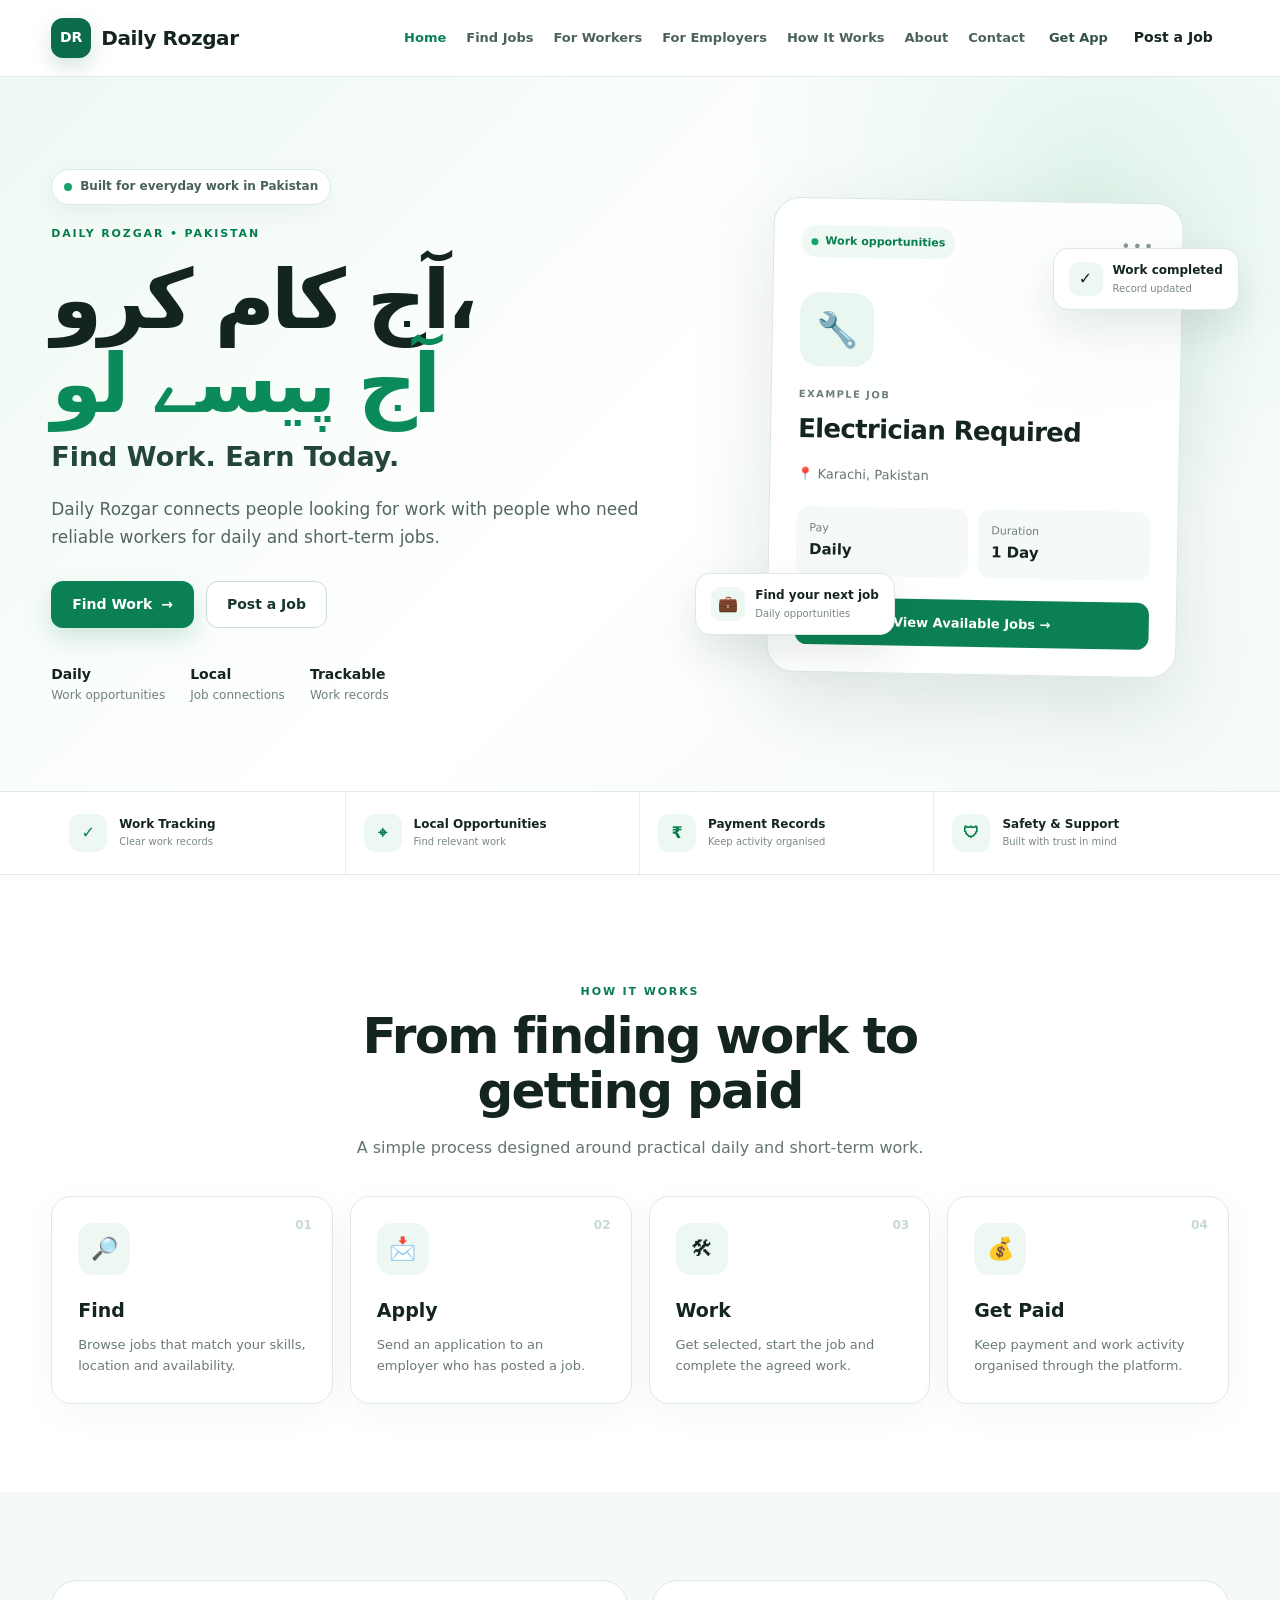
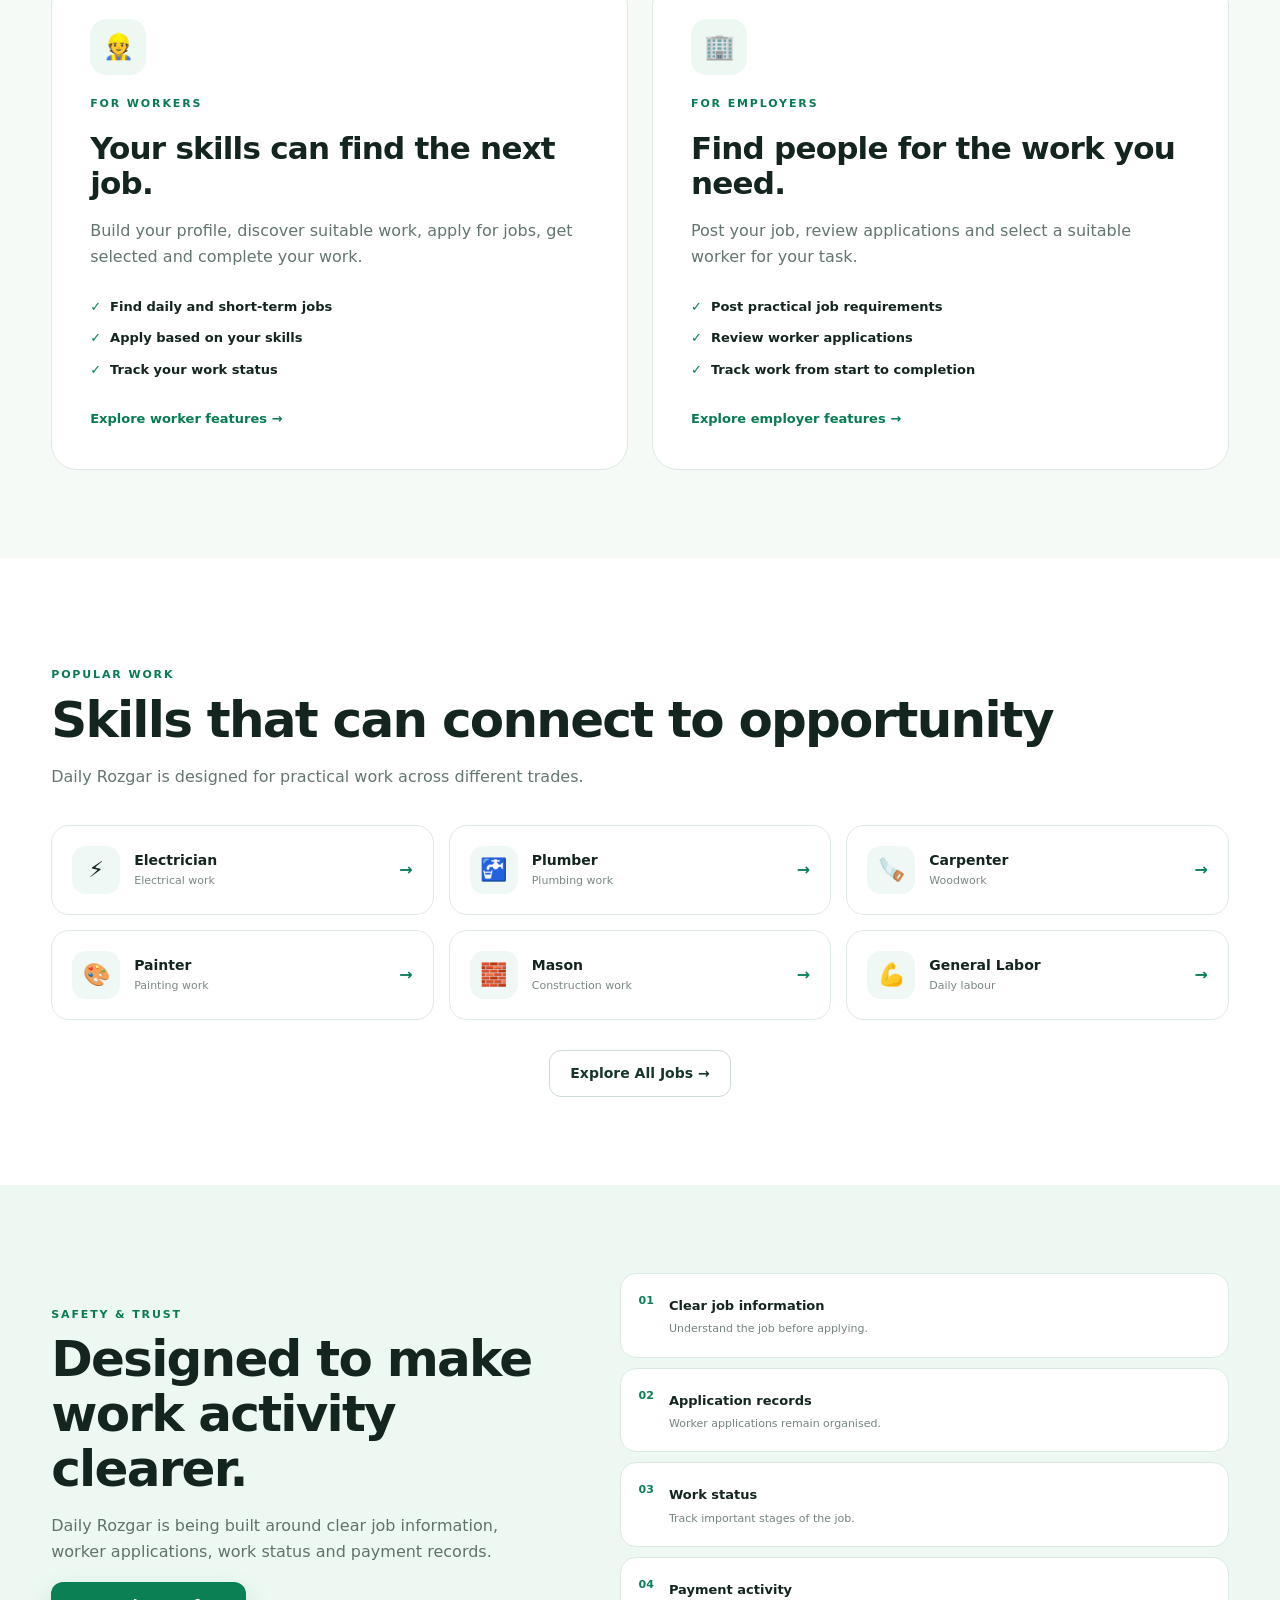
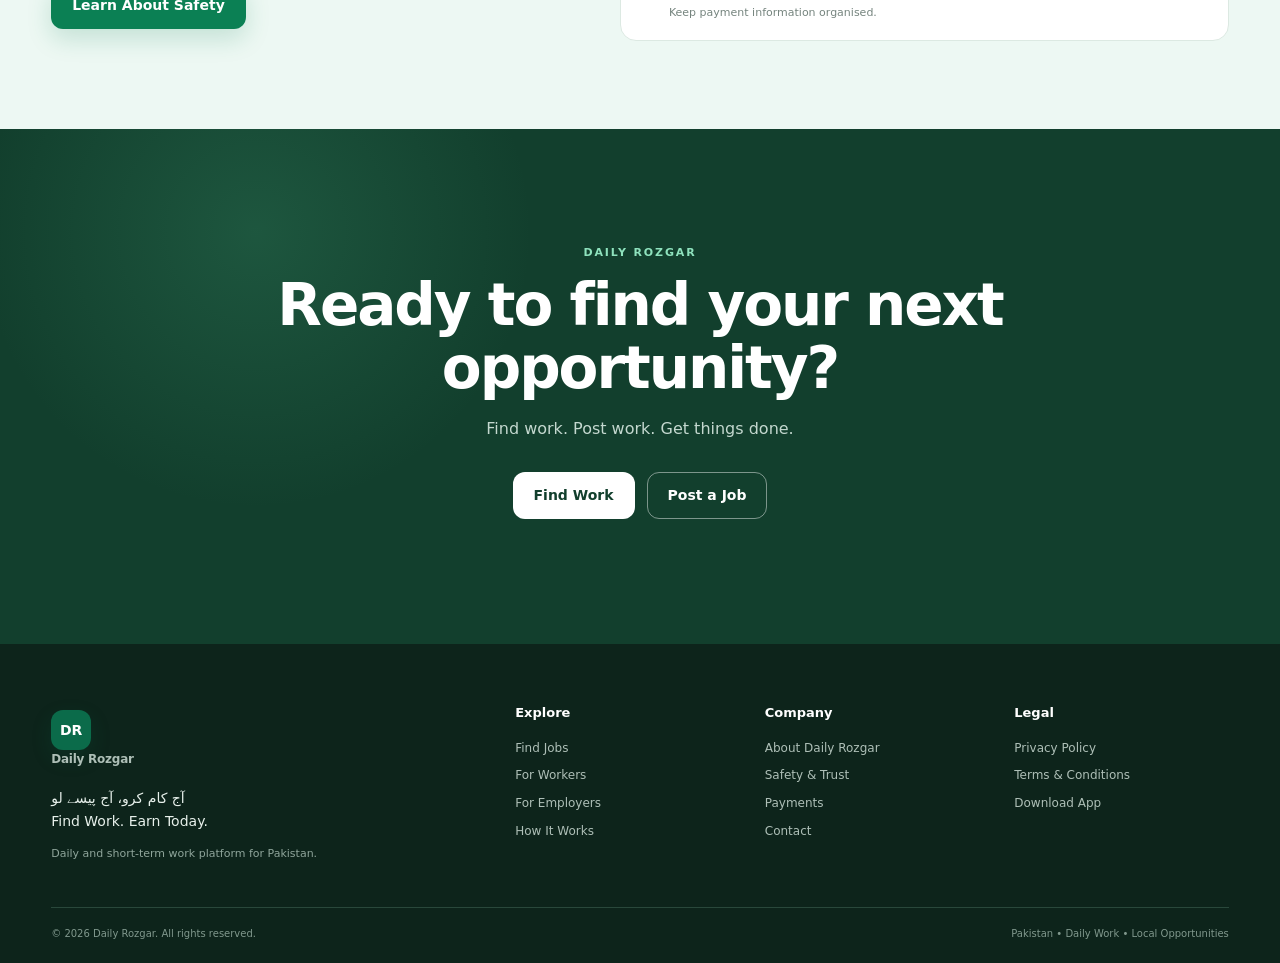
==== index.html @ 9890dfab "feat: launch professional Daily Rozgar website" ====
<!doctype html>
<html lang="en">
<head>
<meta charset="utf-8">
<meta name="viewport" content="width=device-width, initial-scale=1">
<meta name="description" content="Daily Rozgar connects workers with employers for daily and short-term work across Pakistan.">
<meta name="theme-color" content="#0b6b4a">
<title>Daily Rozgar — Find Work. Earn Today.</title>
<link rel="stylesheet" href="styles.css">
</head>

<body>

<header class="site-header">
  <div class="container nav">

    <a class="brand" href="index.html" aria-label="Daily Rozgar Home">
      <span class="brand-mark">DR</span>
      <span class="brand-name">Daily Rozgar</span>
    </a>

    <button class="menu" aria-label="Open navigation" aria-expanded="false">
      ☰
    </button>

    <nav aria-label="Main navigation">
      <a class="active" href="index.html">Home</a>
      <a href="jobs.html">Find Jobs</a>
      <a href="workers.html">For Workers</a>
      <a href="employers.html">For Employers</a>
      <a href="how-it-works.html">How It Works</a>
      <a href="about.html">About</a>
      <a href="contact.html">Contact</a>
    </nav>

    <div class="nav-actions">
      <a class="nav-login" href="download.html">Get App</a>
      <a class="btn nav-btn" href="employers.html">Post a Job</a>
    </div>

  </div>
</header>

<main>

<!-- HERO -->
<section class="hero">
  <div class="container hero-grid">

    <div class="hero-content">

      <div class="hero-badge">
        <span class="status-dot"></span>
        Built for everyday work in Pakistan
      </div>

      <p class="eyebrow">DAILY ROZGAR • PAKISTAN</p>

      <h1>
        آج کام کرو،
        <span>آج پیسے لو</span>
      </h1>

      <p class="hero-subtitle">
        Find Work. Earn Today.
      </p>

      <p class="hero-text">
        Daily Rozgar connects people looking for work with people who need
        reliable workers for daily and short-term jobs.
      </p>

      <div class="actions">
        <a class="btn primary" href="jobs.html">
          Find Work <span>→</span>
        </a>

        <a class="btn secondary" href="employers.html">
          Post a Job
        </a>
      </div>

      <div class="hero-trust">
        <div>
          <strong>Daily</strong>
          <span>Work opportunities</span>
        </div>

        <div>
          <strong>Local</strong>
          <span>Job connections</span>
        </div>

        <div>
          <strong>Trackable</strong>
          <span>Work records</span>
        </div>
      </div>

    </div>

    <div class="hero-visual">

      <div class="hero-main-card">

        <div class="hero-card-top">
          <span class="live-pill">
            <span></span> Work opportunities
          </span>

          <span class="card-more">•••</span>
        </div>

        <div class="work-icon">🔧</div>

        <p class="card-label">EXAMPLE JOB</p>

        <h2>Electrician Required</h2>

        <p class="card-location">
          📍 Karachi, Pakistan
        </p>

        <div class="job-info">
          <div>
            <span>Pay</span>
            <strong>Daily</strong>
          </div>

          <div>
            <span>Duration</span>
            <strong>1 Day</strong>
          </div>
        </div>

        <a href="jobs.html" class="card-button">
          View Available Jobs →
        </a>

      </div>

      <div class="floating-card floating-one">
        <span class="floating-icon">✓</span>
        <div>
          <strong>Work completed</strong>
          <small>Record updated</small>
        </div>
      </div>

      <div class="floating-card floating-two">
        <span class="floating-icon">💼</span>
        <div>
          <strong>Find your next job</strong>
          <small>Daily opportunities</small>
        </div>
      </div>

    </div>

  </div>
</section>


<!-- TRUST BAR -->
<section class="trust-bar">
  <div class="container trust-items">

    <div>
      <span class="trust-icon">✓</span>
      <div>
        <strong>Work Tracking</strong>
        <small>Clear work records</small>
      </div>
    </div>

    <div>
      <span class="trust-icon">⌖</span>
      <div>
        <strong>Local Opportunities</strong>
        <small>Find relevant work</small>
      </div>
    </div>

    <div>
      <span class="trust-icon">₹</span>
      <div>
        <strong>Payment Records</strong>
        <small>Keep activity organised</small>
      </div>
    </div>

    <div>
      <span class="trust-icon">🛡</span>
      <div>
        <strong>Safety & Support</strong>
        <small>Built with trust in mind</small>
      </div>
    </div>

  </div>
</section>


<!-- HOW IT WORKS -->
<section class="section">
  <div class="container">

    <div class="section-head center">
      <p class="eyebrow">HOW IT WORKS</p>
      <h2>From finding work to getting paid</h2>
      <p>
        A simple process designed around practical daily and short-term work.
      </p>
    </div>

    <div class="steps">

      <article class="step">
        <span class="step-number">01</span>
        <div class="step-icon">🔎</div>
        <h3>Find</h3>
        <p>
          Browse jobs that match your skills, location and availability.
        </p>
      </article>

      <article class="step">
        <span class="step-number">02</span>
        <div class="step-icon">📩</div>
        <h3>Apply</h3>
        <p>
          Send an application to an employer who has posted a job.
        </p>
      </article>

      <article class="step">
        <span class="step-number">03</span>
        <div class="step-icon">🛠</div>
        <h3>Work</h3>
        <p>
          Get selected, start the job and complete the agreed work.
        </p>
      </article>

      <article class="step">
        <span class="step-number">04</span>
        <div class="step-icon">💰</div>
        <h3>Get Paid</h3>
        <p>
          Keep payment and work activity organised through the platform.
        </p>
      </article>

    </div>

  </div>
</section>


<!-- WORKER / EMPLOYER -->
<section class="section section-soft">
  <div class="container two-col">

    <article class="audience-card worker-card">
      <div class="audience-icon">👷</div>
      <p class="eyebrow">FOR WORKERS</p>
      <h2>Your skills can find the next job.</h2>

      <p>
        Build your profile, discover suitable work, apply for jobs,
        get selected and complete your work.
      </p>

      <ul>
        <li>Find daily and short-term jobs</li>
        <li>Apply based on your skills</li>
        <li>Track your work status</li>
      </ul>

      <a class="text-link" href="workers.html">
        Explore worker features →
      </a>
    </article>


    <article class="audience-card employer-card">
      <div class="audience-icon">🏢</div>
      <p class="eyebrow">FOR EMPLOYERS</p>
      <h2>Find people for the work you need.</h2>

      <p>
        Post your job, review applications and select a suitable
        worker for your task.
      </p>

      <ul>
        <li>Post practical job requirements</li>
        <li>Review worker applications</li>
        <li>Track work from start to completion</li>
      </ul>

      <a class="text-link" href="employers.html">
        Explore employer features →
      </a>
    </article>

  </div>
</section>


<!-- CATEGORIES -->
<section class="section">
  <div class="container">

    <div class="section-head">
      <p class="eyebrow">POPULAR WORK</p>
      <h2>Skills that can connect to opportunity</h2>
      <p>
        Daily Rozgar is designed for practical work across different trades.
      </p>
    </div>

    <div class="category-grid">

      <a class="category-card" href="jobs.html">
        <span>⚡</span>
        <div>
          <strong>Electrician</strong>
          <small>Electrical work</small>
        </div>
        <b>→</b>
      </a>

      <a class="category-card" href="jobs.html">
        <span>🚰</span>
        <div>
          <strong>Plumber</strong>
          <small>Plumbing work</small>
        </div>
        <b>→</b>
      </a>

      <a class="category-card" href="jobs.html">
        <span>🪚</span>
        <div>
          <strong>Carpenter</strong>
          <small>Woodwork</small>
        </div>
        <b>→</b>
      </a>

      <a class="category-card" href="jobs.html">
        <span>🎨</span>
        <div>
          <strong>Painter</strong>
          <small>Painting work</small>
        </div>
        <b>→</b>
      </a>

      <a class="category-card" href="jobs.html">
        <span>🧱</span>
        <div>
          <strong>Mason</strong>
          <small>Construction work</small>
        </div>
        <b>→</b>
      </a>

      <a class="category-card" href="jobs.html">
        <span>💪</span>
        <div>
          <strong>General Labor</strong>
          <small>Daily labour</small>
        </div>
        <b>→</b>
      </a>

    </div>

    <div class="center-action">
      <a class="btn secondary" href="jobs.html">
        Explore All Jobs →
      </a>
    </div>

  </div>
</section>


<!-- SAFETY -->
<section class="section safety-section">
  <div class="container safety-grid">

    <div>
      <p class="eyebrow">SAFETY & TRUST</p>

      <h2>Designed to make work activity clearer.</h2>

      <p>
        Daily Rozgar is being built around clear job information,
        worker applications, work status and payment records.
      </p>

      <a class="btn primary" href="safety.html">
        Learn About Safety
      </a>
    </div>

    <div class="safety-list">

      <div>
        <span>01</span>
        <div>
          <strong>Clear job information</strong>
          <p>Understand the job before applying.</p>
        </div>
      </div>

      <div>
        <span>02</span>
        <div>
          <strong>Application records</strong>
          <p>Worker applications remain organised.</p>
        </div>
      </div>

      <div>
        <span>03</span>
        <div>
          <strong>Work status</strong>
          <p>Track important stages of the job.</p>
        </div>
      </div>

      <div>
        <span>04</span>
        <div>
          <strong>Payment activity</strong>
          <p>Keep payment information organised.</p>
        </div>
      </div>

    </div>

  </div>
</section>


<!-- FINAL CTA -->
<section class="final-cta">
  <div class="container">

    <p class="eyebrow">DAILY ROZGAR</p>

    <h2>Ready to find your next opportunity?</h2>

    <p>
      Find work. Post work. Get things done.
    </p>

    <div class="actions center-actions">
      <a class="btn light" href="jobs.html">Find Work</a>
      <a class="btn outline-light" href="employers.html">Post a Job</a>
    </div>

  </div>
</section>

</main>


<footer>

  <div class="container footer-grid">

    <div class="footer-brand">
      <a class="brand" href="index.html">
        <span class="brand-mark">DR</span>
        <span class="brand-name">Daily Rozgar</span>
      </a>

      <p>
        آج کام کرو، آج پیسے لو<br>
        Find Work. Earn Today.
      </p>

      <small>
        Daily and short-term work platform for Pakistan.
      </small>
    </div>

    <div>
      <h4>Explore</h4>
      <a href="jobs.html">Find Jobs</a>
      <a href="workers.html">For Workers</a>
      <a href="employers.html">For Employers</a>
      <a href="how-it-works.html">How It Works</a>
    </div>

    <div>
      <h4>Company</h4>
      <a href="about.html">About Daily Rozgar</a>
      <a href="safety.html">Safety & Trust</a>
      <a href="payments.html">Payments</a>
      <a href="contact.html">Contact</a>
    </div>

    <div>
      <h4>Legal</h4>
      <a href="privacy.html">Privacy Policy</a>
      <a href="terms.html">Terms & Conditions</a>
      <a href="download.html">Download App</a>
    </div>

  </div>

  <div class="container footer-bottom">

    <div>
      © 2026 Daily Rozgar. All rights reserved.
    </div>

    <div>
      Pakistan • Daily Work • Local Opportunities
    </div>

  </div>

</footer>

<script src="script.js"></script>

</body>
</html>
---- styles.css ----
*{
  box-sizing:border-box;
}

html{
  scroll-behavior:smooth;
}

body{
  margin:0;
  font-family:Inter,system-ui,-apple-system,BlinkMacSystemFont,"Segoe UI",Roboto,Arial,sans-serif;
  color:#14251f;
  background:#fff;
  line-height:1.65;
}

a{
  color:inherit;
  text-decoration:none;
}

.container{
  width:min(1180px,92%);
  margin:auto;
}

.site-header{
  position:sticky;
  top:0;
  z-index:100;
  background:rgba(255,255,255,.94);
  backdrop-filter:blur(16px);
  border-bottom:1px solid #e4ece8;
}

.nav{
  min-height:76px;
  display:flex;
  align-items:center;
  gap:24px;
}

.brand{
  display:flex;
  align-items:center;
  gap:10px;
  font-size:20px;
  font-weight:850;
  white-space:nowrap;
}

.brand-mark{
  width:40px;
  height:40px;
  display:grid;
  place-items:center;
  border-radius:12px;
  background:#0b6b4a;
  color:#fff;
  font-size:14px;
  font-weight:900;
  box-shadow:0 8px 20px rgba(11,107,74,.18);
}

.brand-name{
  letter-spacing:-.02em;
}

.nav nav{
  margin-left:auto;
  display:flex;
  align-items:center;
  gap:20px;
  font-size:13px;
  font-weight:700;
}

.nav nav a{
  color:#4c6259;
  transition:.2s ease;
}

.nav nav a:hover,
.nav nav a.active{
  color:#0b8054;
}

.nav-actions{
  display:flex;
  align-items:center;
  gap:10px;
}

.nav-login{
  font-size:13px;
  font-weight:800;
  color:#315148;
}

.nav-btn{
  padding:10px 15px!important;
}

.menu{
  display:none;
  margin-left:auto;
  border:0;
  background:none;
  font-size:27px;
  cursor:pointer;
  color:#17352a;
}

.btn{
  display:inline-flex;
  align-items:center;
  justify-content:center;
  gap:9px;
  min-height:46px;
  padding:11px 20px;
  border-radius:12px;
  font-weight:850;
  font-size:14px;
  border:1px solid transparent;
  transition:transform .2s ease,box-shadow .2s ease,background .2s ease;
}

.btn:hover{
  transform:translateY(-2px);
}

.primary{
  background:#0b8054;
  color:#fff;
  box-shadow:0 10px 24px rgba(11,128,84,.18);
}

.secondary{
  background:#fff;
  border-color:#cddbd5;
  color:#17372c;
}

.light{
  background:#fff;
  color:#123f2d;
}

.outline-light{
  border-color:rgba(255,255,255,.45);
  color:#fff;
  background:transparent;
}

.hero{
  position:relative;
  overflow:hidden;
  padding:92px 0 85px;
  background:
    radial-gradient(circle at 85% 15%,rgba(83,191,143,.17),transparent 28%),
    linear-gradient(135deg,#eef9f3 0%,#fff 52%,#f3faf7 100%);
}

.hero-grid{
  display:grid;
  grid-template-columns:1.08fr .92fr;
  gap:72px;
  align-items:center;
}

.hero-badge{
  display:inline-flex;
  align-items:center;
  gap:8px;
  padding:7px 12px;
  border-radius:999px;
  background:#fff;
  border:1px solid #dceae3;
  color:#496259;
  font-size:12px;
  font-weight:750;
  box-shadow:0 8px 25px rgba(20,60,45,.05);
}

.status-dot{
  width:8px;
  height:8px;
  border-radius:50%;
  background:#13a56d;
}

.eyebrow{
  margin:20px 0 0;
  font-size:11px;
  letter-spacing:.17em;
  font-weight:900;
  color:#087c51;
}

.hero h1{
  margin:15px 0 10px;
  font-size:clamp(52px,7vw,82px);
  line-height:1.02;
  letter-spacing:-.045em;
}

.hero h1 span{
  display:block;
  color:#0a8b59;
}

.hero-subtitle{
  margin:0 0 15px;
  font-size:27px;
  font-weight:800;
  color:#24463a;
}

.hero-text{
  max-width:650px;
  margin:0;
  font-size:17px;
  color:#52675e;
}

.actions{
  display:flex;
  flex-wrap:wrap;
  gap:12px;
  margin:30px 0;
}

.hero-trust{
  display:flex;
  flex-wrap:wrap;
  gap:25px;
  padding-top:5px;
}

.hero-trust div{
  display:flex;
  flex-direction:column;
}

.hero-trust strong{
  font-size:14px;
}

.hero-trust span{
  font-size:12px;
  color:#70827a;
}

.hero-visual{
  position:relative;
  min-height:460px;
  display:grid;
  place-items:center;
}

.hero-main-card{
  width:min(410px,100%);
  padding:27px;
  border:1px solid #d9e7e0;
  border-radius:27px;
  background:rgba(255,255,255,.92);
  box-shadow:0 30px 80px rgba(25,70,52,.13);
  transform:rotate(1deg);
}

.hero-card-top{
  display:flex;
  justify-content:space-between;
  align-items:center;
}

.live-pill{
  display:inline-flex;
  align-items:center;
  gap:7px;
  padding:7px 10px;
  border-radius:999px;
  background:#eff9f4;
  color:#087c51;
  font-size:11px;
  font-weight:850;
}

.live-pill span{
  width:7px;
  height:7px;
  border-radius:50%;
  background:#0ca66a;
}

.card-more{
  color:#8a9a93;
  letter-spacing:2px;
}

.work-icon{
  width:74px;
  height:74px;
  margin:35px 0 20px;
  display:grid;
  place-items:center;
  border-radius:20px;
  background:#eaf7f0;
  font-size:34px;
}

.card-label{
  margin:0 0 4px;
  color:#708179;
  font-size:10px;
  font-weight:900;
  letter-spacing:.14em;
}

.hero-main-card h2{
  margin:0;
  font-size:26px;
  letter-spacing:-.025em;
}

.card-location{
  color:#65776f;
  font-size:13px;
}

.job-info{
  display:grid;
  grid-template-columns:1fr 1fr;
  gap:10px;
  margin:22px 0;
}

.job-info div{
  padding:13px;
  border-radius:13px;
  background:#f5f9f7;
}

.job-info span,
.job-info strong{
  display:block;
}

.job-info span{
  font-size:11px;
  color:#71817b;
}

.job-info strong{
  font-size:15px;
}

.card-button{
  display:flex;
  justify-content:center;
  padding:13px;
  border-radius:12px;
  background:#0b8054;
  color:#fff;
  font-size:13px;
  font-weight:850;
}

.floating-card{
  position:absolute;
  display:flex;
  align-items:center;
  gap:10px;
  padding:12px 15px;
  background:#fff;
  border:1px solid #dce8e2;
  border-radius:15px;
  box-shadow:0 18px 40px rgba(20,60,45,.11);
}

.floating-one{
  top:48px;
  right:-10px;
}

.floating-two{
  bottom:40px;
  left:-25px;
}

.floating-icon{
  width:34px;
  height:34px;
  display:grid;
  place-items:center;
  border-radius:10px;
  background:#eef8f3;
}

.floating-card strong,
.floating-card small{
  display:block;
}

.floating-card strong{
  font-size:12px;
}

.floating-card small{
  font-size:10px;
  color:#7a8983;
}

.trust-bar{
  background:#fff;
  border-top:1px solid #e4ece8;
  border-bottom:1px solid #e4ece8;
}

.trust-items{
  display:grid;
  grid-template-columns:repeat(4,1fr);
}

.trust-items>div{
  display:flex;
  align-items:center;
  gap:12px;
  padding:22px 18px;
  border-right:1px solid #e8efeb;
}

.trust-items>div:last-child{
  border-right:0;
}

.trust-icon{
  width:38px;
  height:38px;
  display:grid;
  place-items:center;
  flex:none;
  border-radius:11px;
  background:#edf8f3;
  color:#087c51;
  font-weight:900;
}

.trust-items strong,
.trust-items small{
  display:block;
}

.trust-items strong{
  font-size:12px;
}

.trust-items small{
  color:#7a8a83;
  font-size:10px;
}

.section{
  padding:88px 0;
}

.section-soft{
  background:#f5faf7;
}

.section-head{
  margin-bottom:35px;
}

.section-head.center{
  max-width:720px;
  margin-left:auto;
  margin-right:auto;
  text-align:center;
}

.section-head h2,
.safety-section h2{
  margin:8px 0 12px;
  font-size:clamp(32px,4.5vw,50px);
  line-height:1.1;
  letter-spacing:-.035em;
}

.section-head>p:last-child{
  color:#64766e;
}

.steps{
  display:grid;
  grid-template-columns:repeat(4,1fr);
  gap:17px;
}

.step{
  position:relative;
  padding:26px;
  border:1px solid #dfeae4;
  border-radius:20px;
  background:#fff;
  box-shadow:0 10px 35px rgba(25,65,48,.045);
}

.step-number{
  position:absolute;
  top:19px;
  right:20px;
  color:#c7d9d1;
  font-size:12px;
  font-weight:900;
}

.step-icon{
  width:52px;
  height:52px;
  display:grid;
  place-items:center;
  border-radius:15px;
  background:#edf8f3;
  font-size:22px;
}

.step h3{
  margin:20px 0 7px;
  font-size:19px;
}

.step p{
  margin:0;
  color:#6a7b73;
  font-size:13px;
}

.two-col{
  display:grid;
  grid-template-columns:1fr 1fr;
  gap:24px;
}

.audience-card{
  padding:38px;
  border-radius:26px;
  border:1px solid #dce9e2;
  background:#fff;
}

.audience-icon{
  width:56px;
  height:56px;
  display:grid;
  place-items:center;
  border-radius:16px;
  background:#edf8f3;
  font-size:25px;
}

.audience-card h2{
  margin:18px 0 10px;
  font-size:31px;
  line-height:1.15;
  letter-spacing:-.025em;
}

.audience-card>p:not(.eyebrow){
  color:#63756d;
}

.audience-card ul{
  margin:25px 0;
  padding:0;
  list-style:none;
}

.audience-card li{
  margin:10px 0;
  font-size:13px;
  font-weight:650;
}

.audience-card li::before{
  content:"✓";
  margin-right:9px;
  color:#0b8054;
  font-weight:900;
}

.text-link{
  color:#087c51;
  font-size:13px;
  font-weight:850;
}

.category-grid{
  display:grid;
  grid-template-columns:repeat(3,1fr);
  gap:15px;
}

.category-card{
  display:flex;
  align-items:center;
  gap:14px;
  padding:20px;
  border:1px solid #dfeae4;
  border-radius:18px;
  background:#fff;
  transition:.2s ease;
}

.category-card:hover{
  transform:translateY(-3px);
  border-color:#afd1c1;
  box-shadow:0 14px 35px rgba(25,65,48,.07);
}

.category-card>span{
  width:48px;
  height:48px;
  display:grid;
  place-items:center;
  border-radius:14px;
  background:#eff8f4;
  font-size:22px;
}

.category-card div{
  flex:1;
}

.category-card strong,
.category-card small{
  display:block;
}

.category-card strong{
  font-size:14px;
}

.category-card small{
  color:#7a8982;
  font-size:11px;
}

.category-card>b{
  color:#0b8054;
}

.center-action{
  display:flex;
  justify-content:center;
  margin-top:30px;
}

.safety-section{
  background:#edf8f3;
}

.safety-grid{
  display:grid;
  grid-template-columns:.9fr 1.1fr;
  gap:70px;
  align-items:center;
}

.safety-grid>div>p:not(.eyebrow){
  color:#60736a;
  max-width:580px;
}

.safety-list{
  display:grid;
  gap:10px;
}

.safety-list>div{
  display:flex;
  gap:15px;
  align-items:flex-start;
  padding:18px;
  background:#fff;
  border:1px solid #dce9e2;
  border-radius:16px;
}

.safety-list>div>span{
  color:#0b8054;
  font-size:11px;
  font-weight:900;
}

.safety-list strong{
  font-size:13px;
}

.safety-list p{
  margin:2px 0 0;
  color:#75847e;
  font-size:11px;
}

.final-cta{
  padding:95px 0;
  text-align:center;
  color:#fff;
  background:
    radial-gradient(circle at 20% 20%,rgba(70,170,125,.22),transparent 25%),
    #123f2d;
}

.final-cta .eyebrow{
  color:#8ee2bd;
}

.final-cta h2{
  max-width:760px;
  margin:12px auto;
  font-size:clamp(34px,5vw,58px);
  line-height:1.08;
  letter-spacing:-.035em;
}

.final-cta>div>p:not(.eyebrow){
  color:#c4d8cf;
}

.center-actions{
  justify-content:center;
}

footer{
  padding:58px 0 20px;
  color:#cddbd5;
  background:#0d241b;
}

.footer-grid{
  display:grid;
  grid-template-columns:2fr 1fr 1fr 1fr;
  gap:35px;
}

.footer-brand p{
  margin:17px 0 6px;
  color:#e7f0eb;
  font-size:14px;
}

.footer-brand small{
  color:#8fa59b;
  font-size:11px;
}

.footer-grid h4{
  margin:0 0 15px;
  color:#fff;
  font-size:13px;
}

.footer-grid>a,
.footer-grid>div>a{
  display:block;
  margin:8px 0;
  color:#aebfb7;
  font-size:12px;
}

.footer-grid>div>a:hover{
  color:#fff;
}

.footer-bottom{
  display:flex;
  justify-content:space-between;
  gap:20px;
  border-top:1px solid #29483b;
  margin-top:42px;
  padding-top:18px;
  color:#80988d;
  font-size:10px;
}

@media(max-width:1050px){

  .nav nav{
    gap:12px;
  }

  .nav-actions{
    display:none;
  }

  .hero-grid{
    gap:40px;
  }

  .steps{
    grid-template-columns:repeat(2,1fr);
  }

}

@media(max-width:800px){

  .nav{
    min-height:68px;
  }

  .menu{
    display:block;
  }

  .nav nav{
    display:none;
    position:absolute;
    top:68px;
    left:0;
    right:0;
    padding:18px 4%;
    background:#fff;
    border-bottom:1px solid #e4ece8;
    box-shadow:0 15px 30px rgba(20,60,45,.08);
    flex-direction:column;
    align-items:flex-start;
    gap:0;
  }

  .nav nav.open{
    display:flex;
  }

  .nav nav a{
    width:100%;
    padding:11px 0;
  }

  .hero{
    padding:65px 0;
  }

  .hero-grid,
  .two-col,
  .safety-grid{
    grid-template-columns:1fr;
  }

  .hero-visual{
    min-height:430px;
  }

  .trust-items{
    grid-template-columns:1fr 1fr;
  }

  .trust-items>div:nth-child(2){
    border-right:0;
  }

  .trust-items>div:nth-child(-n+2){
    border-bottom:1px solid #e8efeb;
  }

  .category-grid{
    grid-template-columns:1fr 1fr;
  }

  .footer-grid{
    grid-template-columns:1fr 1fr;
  }

  .safety-grid{
    gap:40px;
  }

}

@media(max-width:520px){

  .container{
    width:min(94%,1180px);
  }

  .brand-name{
    font-size:18px;
  }

  .hero{
    padding:52px 0;
  }

  .hero h1{
    font-size:49px;
  }

  .hero-subtitle{
    font-size:22px;
  }

  .hero-text{
    font-size:15px;
  }

  .hero-trust{
    gap:16px;
  }

  .hero-visual{
    min-height:390px;
  }

  .hero-main-card{
    padding:22px;
  }

  .floating-one{
    right:-3px;
  }

  .floating-two{
    left:-3px;
  }

  .trust-items{
    grid-template-columns:1fr;
  }

  .trust-items>div{
    border-right:0!important;
    border-bottom:1px solid #e8efeb;
  }

  .trust-items>div:last-child{
    border-bottom:0;
  }

  .section{
    padding:62px 0;
  }

  .steps,
  .category-grid,
  .footer-grid{
    grid-template-columns:1fr;
  }

  .audience-card{
    padding:27px;
  }

  .audience-card h2{
    font-size:27px;
  }

  .footer-bottom{
    flex-direction:column;
  }

  .final-cta{
    padding:70px 0;
  }

}
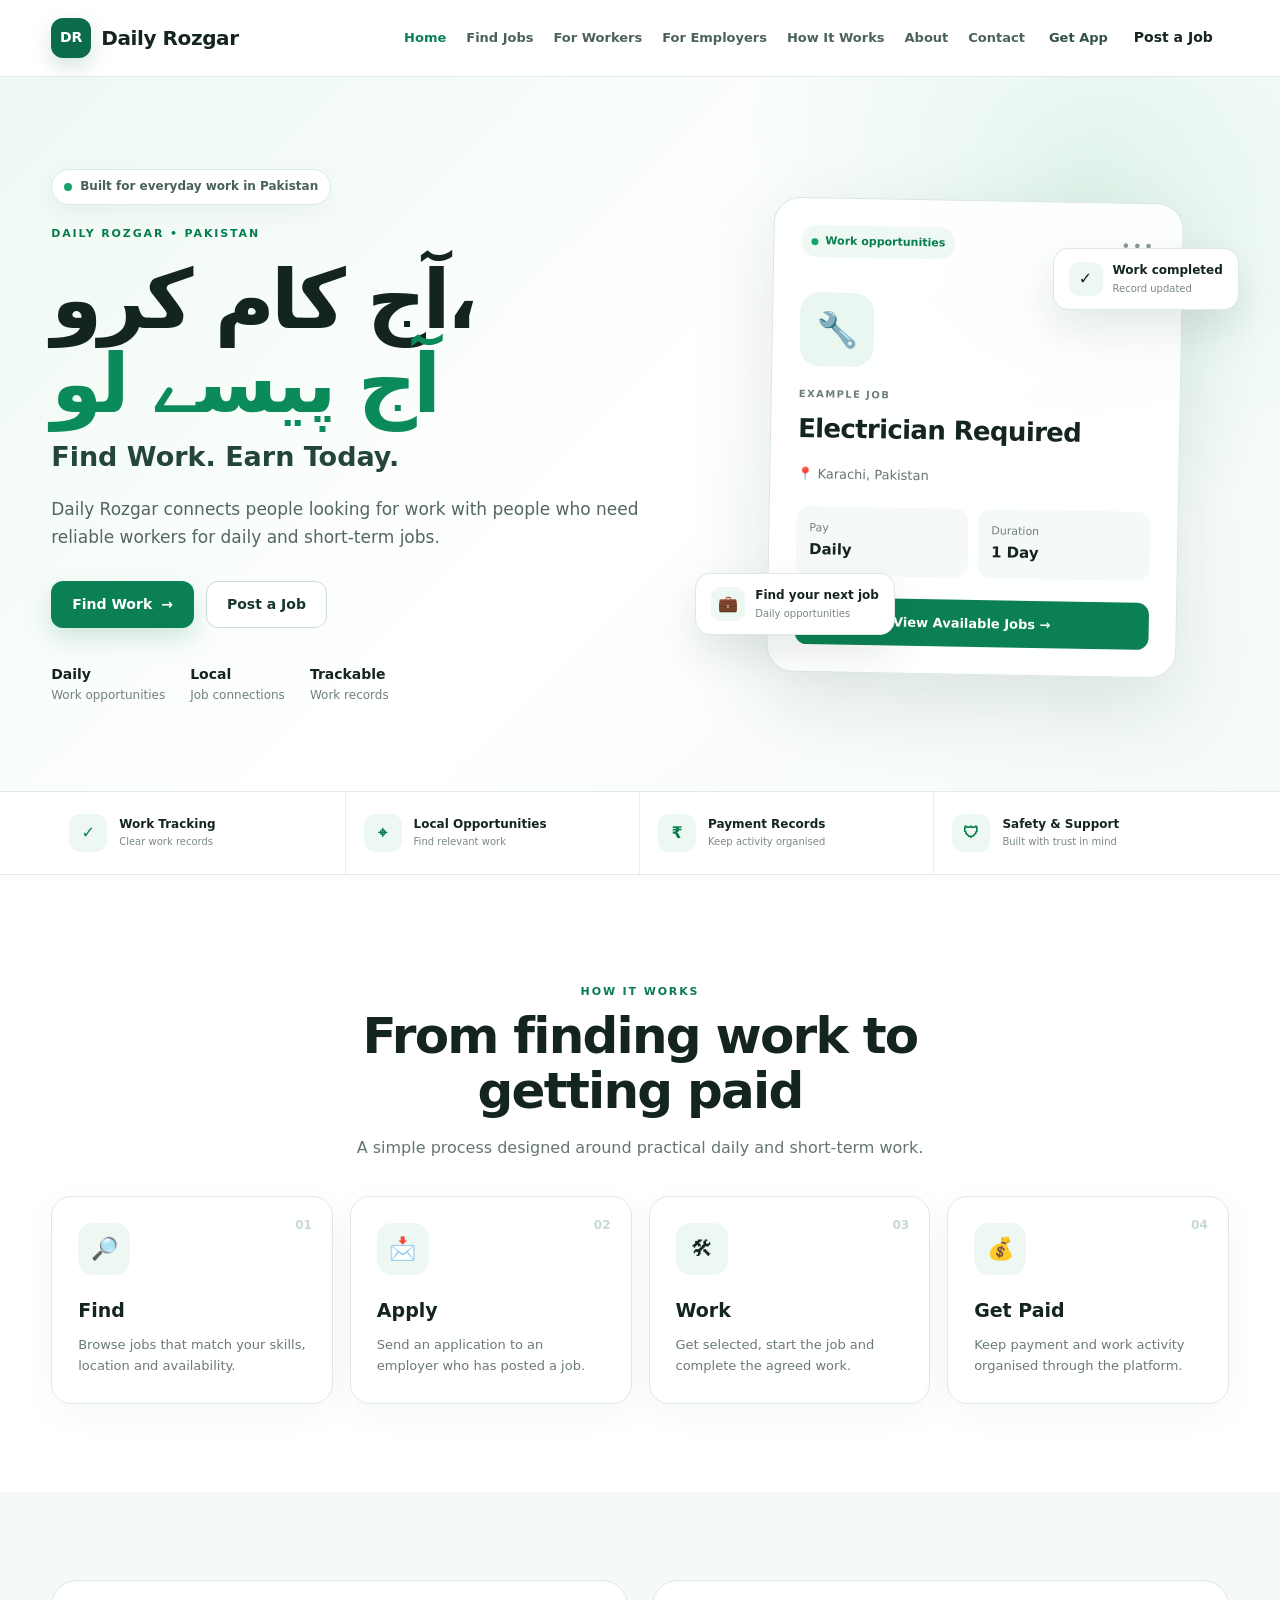
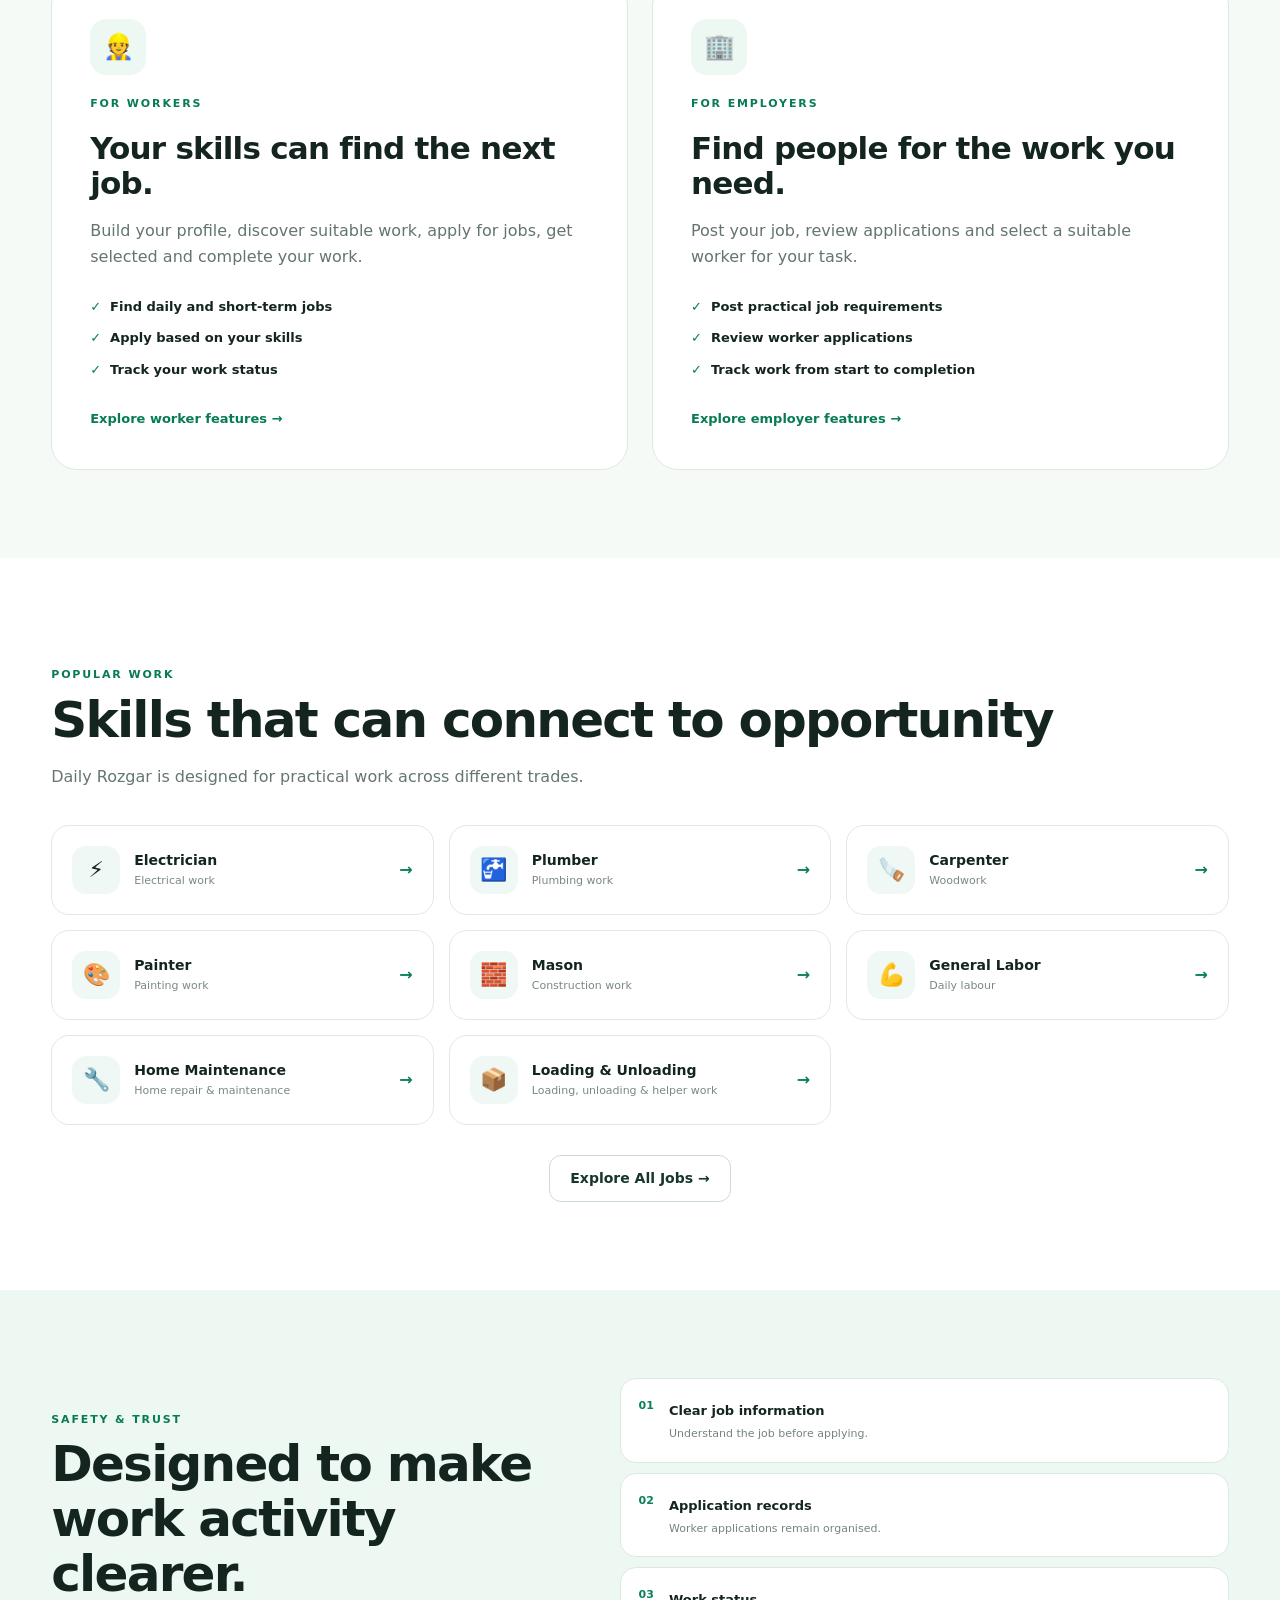
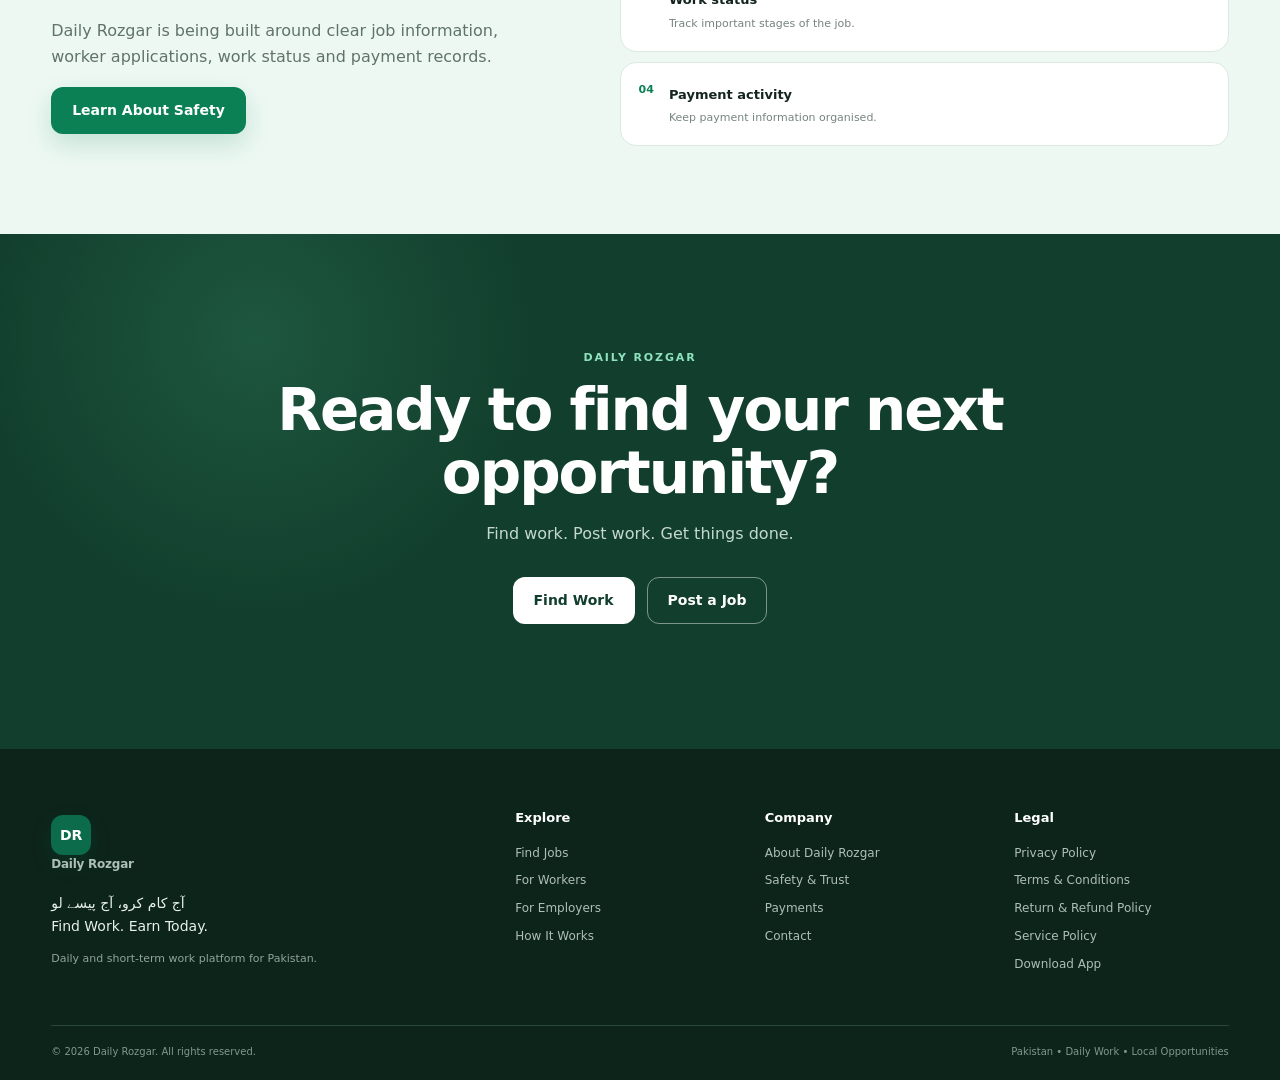
==== commit 35ca07df: "feat: add PayFast website policies and services" ====
--- a/index.html
+++ b/index.html
@@ -376,6 +376,24 @@
         <b>→</b>
       </a>
 
+      <a class="category-card" href="jobs.html">
+        <span>🔧</span>
+        <div>
+          <strong>Home Maintenance</strong>
+          <small>Home repair & maintenance</small>
+        </div>
+        <b>→</b>
+      </a>
+
+      <a class="category-card" href="jobs.html">
+        <span>📦</span>
+        <div>
+          <strong>Loading & Unloading</strong>
+          <small>Loading, unloading & helper work</small>
+        </div>
+        <b>→</b>
+      </a>
+
     </div>
 
     <div class="center-action">
@@ -510,6 +528,8 @@
       <h4>Legal</h4>
       <a href="privacy.html">Privacy Policy</a>
       <a href="terms.html">Terms & Conditions</a>
+      <a href="refund.html">Return & Refund Policy</a>
+      <a href="service-policy.html">Service Policy</a>
       <a href="download.html">Download App</a>
     </div>
 
